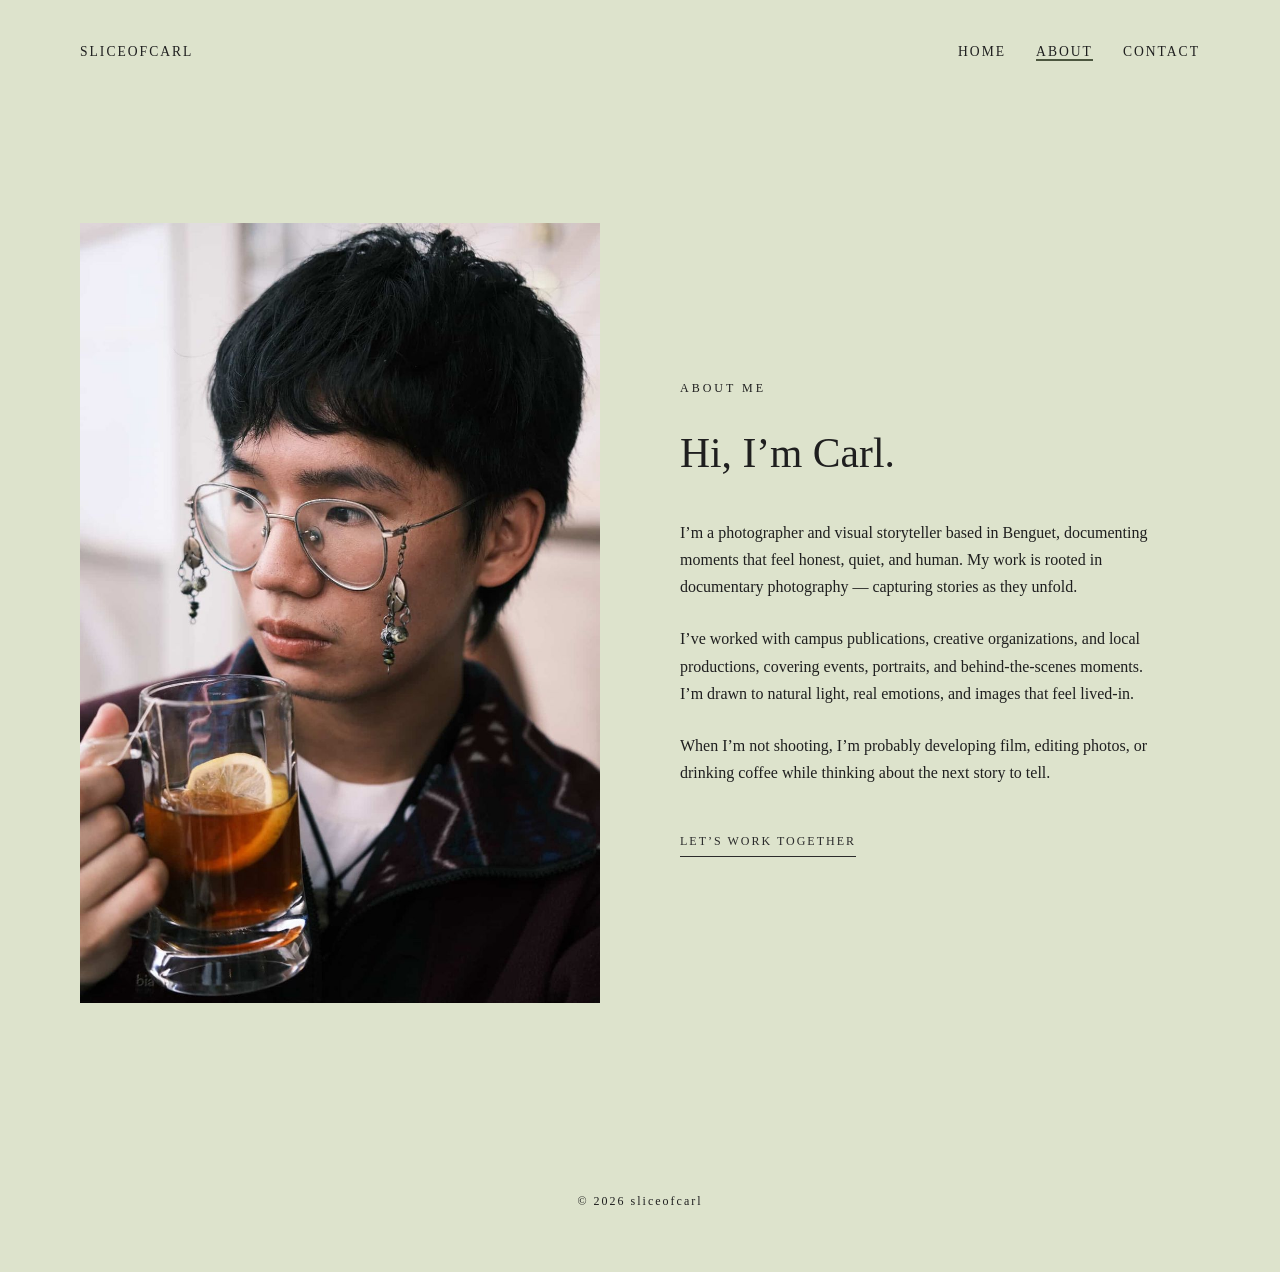
==== Resume/about.html @ 06325ec6 "Changed overall layout of resume" ====
<!DOCTYPE html>
<html lang="en">
<head>
    <meta charset="UTF-8">
    <meta name="viewport" content="width=device-width, initial-scale=1.0">
    <title>About | sliceofcarl</title>
    <link rel="stylesheet" href="styles.css">
</head>
<body>

<!-- Navigation -->
<nav class="nav">
    <div class="logo">sliceofcarl</div>
    <ul>
        <li><a href="index.html">Home</a></li>
        <li><a href="about.html" class="active">About</a></li>
        <li><a href="contact.html">Contact</a></li>
    </ul>
</nav>

<!-- About Section -->
<section class="about">
    <div class="about-image">
        <img src="images/A.jpg" alt="Fredrian Carl Cupido">
    </div>

    <div class="about-text">
        <span class="eyebrow">ABOUT ME</span>
        <h1>Hi, I’m Carl.</h1>

        <p>
            I’m a photographer and visual storyteller based in Benguet, documenting
            moments that feel honest, quiet, and human. My work is rooted in
            documentary photography — capturing stories as they unfold.
        </p>

        <p>
            I’ve worked with campus publications, creative organizations, and local
            productions, covering events, portraits, and behind-the-scenes moments.
            I’m drawn to natural light, real emotions, and images that feel lived-in.
        </p>

        <p>
            When I’m not shooting, I’m probably developing film, editing photos,
            or drinking coffee while thinking about the next story to tell.
        </p>

        <a href="contact.html" class="about-cta">Let’s work together</a>
    </div>
</section>

<footer>
    <p>© 2026 sliceofcarl</p>
</footer>

</body>
</html>
---- Resume/styles.css ----
/* ===== Reset ===== */
* {
    margin: 0;
    padding: 0;
    box-sizing: border-box;
}

/* ===== Base ===== */
body {
    font-family: "Georgia", serif;
    background-color: #dde3cc; /* soft green */
    color: #1f1f1f;
    line-height: 1.7;
}

/* ===== Navigation ===== */
.nav {
    display: flex;
    justify-content: space-between;
    align-items: center;
    padding: 40px 80px;
    font-size: 0.85rem;
    letter-spacing: 2px;
    text-transform: uppercase;
}

.nav ul {
    list-style: none;
    display: flex;
    gap: 30px;
}

.nav a {
    text-decoration: none;
    color: inherit;
}

/* ===== Hero ===== */
.hero {
    display: grid;
    grid-template-columns: 1fr 1fr;
    gap: 80px;
    padding: 60px 80px 120px;
    align-items: center;
}

.hero-text {
    max-width: 480px;
}

.eyebrow {
    font-size: 0.75rem;
    letter-spacing: 3px;
    display: block;
    margin-bottom: 20px;
}

.hero h1 {
    font-size: 3rem;
    font-weight: normal;
    line-height: 1.2;
    margin-bottom: 30px;
}

.hero p {
    font-size: 1rem;
    margin-bottom: 40px;
}

.btn {
    display: inline-block;
    padding: 14px 28px;
    background: #4c563f;
    color: #fff;
    text-decoration: none;
    font-size: 0.75rem;
    letter-spacing: 2px;
    text-transform: uppercase;
}

/* Hero image */
.hero-image img {
    width: 100%;
    height: auto;
    object-fit: cover;
}

/* ===== Gallery ===== */
.gallery {
    display: grid;
    grid-template-columns: repeat(2, 1fr);
    gap: 40px;
    padding: 80px;
}

.gallery img {
    width: 100%;
    height: auto;
    object-fit: cover;
}

/* ===== Footer ===== */
footer {
    text-align: center;
    padding: 60px 0;
    font-size: 0.75rem;
    letter-spacing: 2px;
}

/* ===== Responsive ===== */
@media (max-width: 900px) {
    .hero {
        grid-template-columns: 1fr;
    }

    .gallery {
        grid-template-columns: 1fr;
    }

    .nav {
        padding: 30px;
    }
}


/* ===== Contact ===== */
.contact {
    display: grid;
    grid-template-columns: 1fr 1fr;
    gap: 80px;
    padding: 120px 80px;
    align-items: start;
}

.contact-text {
    max-width: 420px;
}

.contact h1 {
    font-size: 2.8rem;
    font-weight: normal;
    margin-bottom: 30px;
}

.contact p {
    margin-bottom: 30px;
    font-size: 1rem;
}

.contact-details p {
    margin-bottom: 20px;
    font-size: 0.9rem;
}

/* ===== Form ===== */
.contact-form {
    display: flex;
    flex-direction: column;
    gap: 30px;
}

.contact-form label {
    font-size: 0.75rem;
    letter-spacing: 2px;
    text-transform: uppercase;
}

.contact-form input,
.contact-form textarea {
    width: 100%;
    padding: 12px 0;
    border: none;
    border-bottom: 1px solid #1f1f1f;
    background: transparent;
    font-family: inherit;
    font-size: 1rem;
    outline: none;
}

.contact-form textarea {
    resize: none;
}

.contact-form button {
    align-self: flex-start;
    padding: 14px 32px;
    background: #4c563f;
    color: #fff;
    border: none;
    font-size: 0.75rem;
    letter-spacing: 2px;
    text-transform: uppercase;
    cursor: pointer;
}

/* ===== Responsive ===== */
@media (max-width: 900px) {
    .contact {
        grid-template-columns: 1fr;
        padding: 80px 30px;
    }
}


/* ===== About ===== */
.about {
    display: grid;
    grid-template-columns: 1fr 1fr;
    gap: 80px;
    padding: 120px 80px;
    align-items: center;
}

.about-image img {
    width: 100%;
    height: auto;
    object-fit: cover;
}

.about-text {
    max-width: 480px;
}

.about-text h1 {
    font-size: 2.6rem;
    font-weight: normal;
    margin-bottom: 30px;
}

.about-text p {
    margin-bottom: 25px;
    font-size: 1rem;
}

.about-cta {
    display: inline-block;
    margin-top: 20px;
    padding-bottom: 4px;
    font-size: 0.75rem;
    letter-spacing: 2px;
    text-transform: uppercase;
    text-decoration: none;
    color: #2b2b2b;
    border-bottom: 1px solid #2b2b2b;
}

/* ===== Active Nav ===== */
.nav a.active {
    border-bottom: 2px solid #4c563f;
}

/* ===== Responsive ===== */
@media (max-width: 900px) {
    .about {
        grid-template-columns: 1fr;
        padding: 80px 30px;
    }

    .about-image {
        order: -1;
    }
}
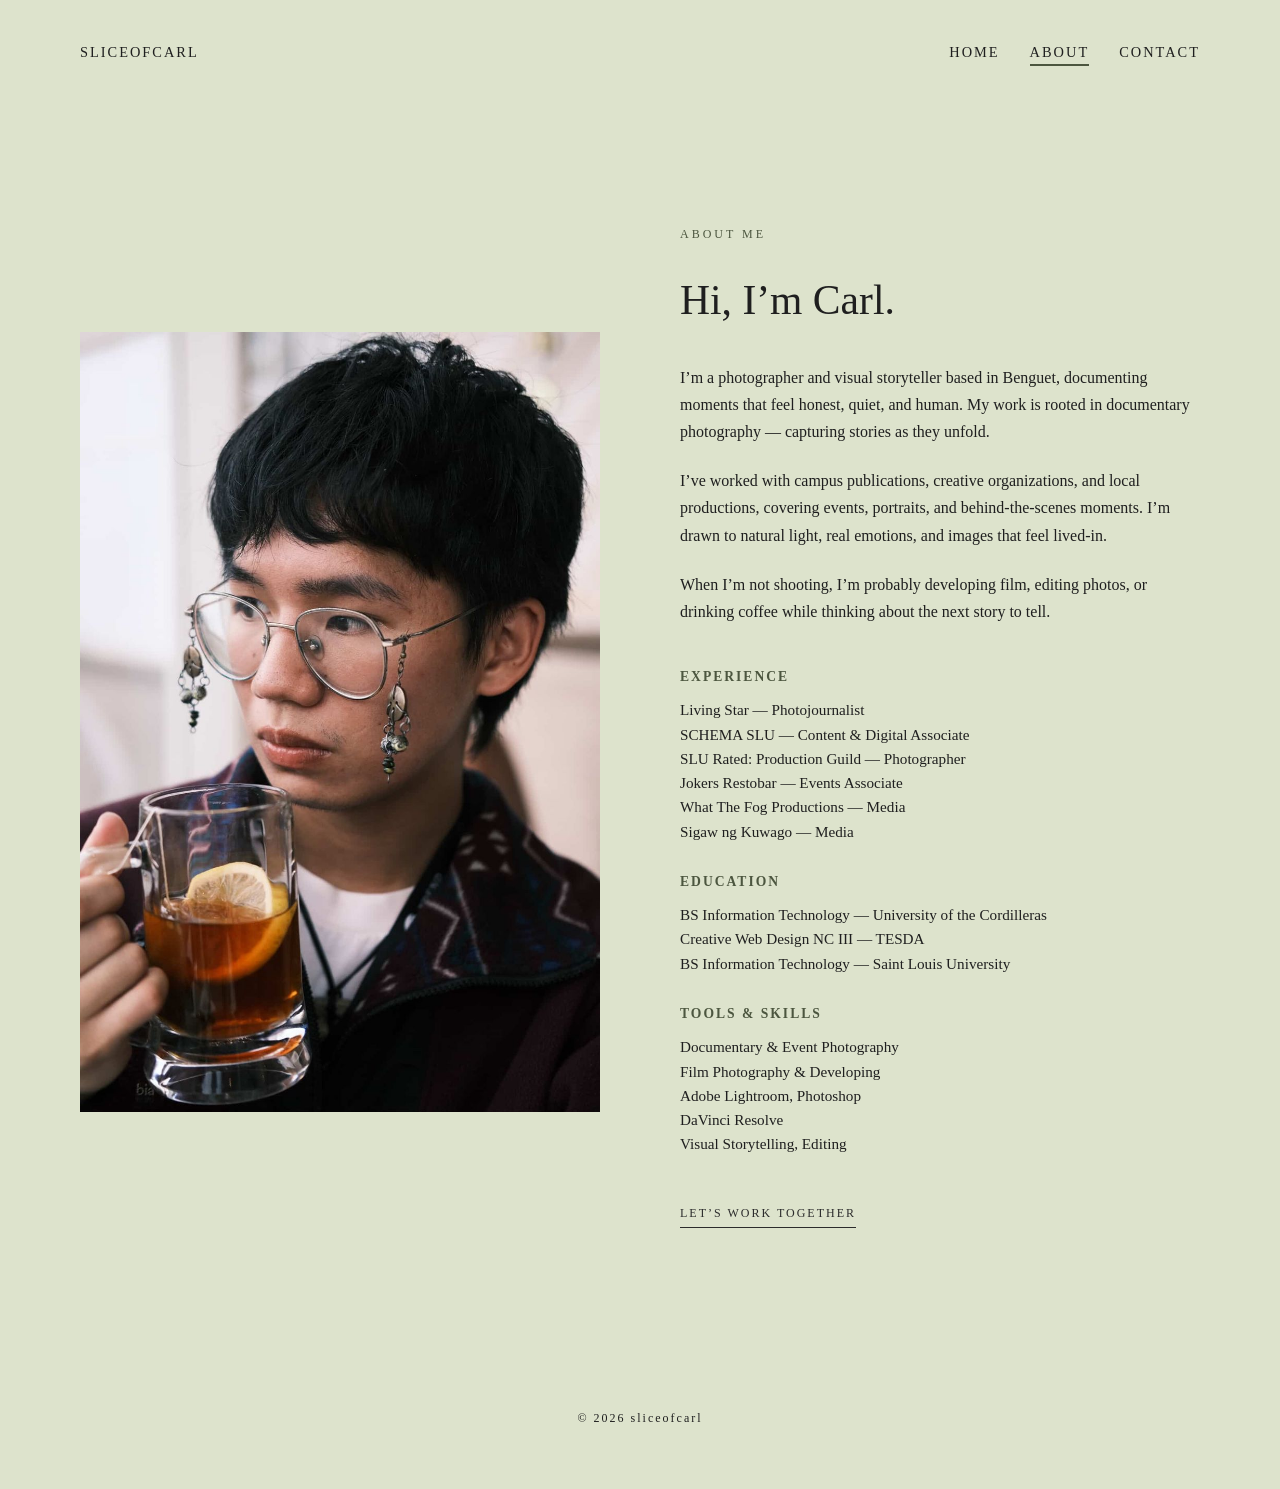
==== commit 195dc43e: "New changes to About page and added images to Home" ====
--- a/Resume/about.html
+++ b/Resume/about.html
@@ -45,6 +45,35 @@
             or drinking coffee while thinking about the next story to tell.
         </p>
 
+        <!-- Background Section -->
+        <div class="about-meta">
+            <h2>Experience</h2>
+            <p>
+                Living Star — Photojournalist<br>
+                SCHEMA SLU — Content & Digital Associate<br>
+                SLU Rated: Production Guild — Photographer<br>
+                Jokers Restobar — Events Associate<br>
+                What The Fog Productions — Media <br>
+                Sigaw ng Kuwago — Media
+            </p>
+
+            <h2>Education</h2>
+            <p>
+                BS Information Technology — University of the Cordilleras<br>
+                Creative Web Design NC III — TESDA<br>
+                BS Information Technology — Saint Louis University
+            </p>
+
+            <h2>Tools & Skills</h2>
+            <p>
+                Documentary & Event Photography<br>
+                Film Photography & Developing<br>
+                Adobe Lightroom, Photoshop<br>
+                DaVinci Resolve<br>
+                Visual Storytelling, Editing
+            </p>
+        </div>
+
         <a href="contact.html" class="about-cta">Let’s work together</a>
     </div>
 </section>
--- a/Resume/styles.css
+++ b/Resume/styles.css
@@ -8,7 +8,7 @@
 /* ===== Base ===== */
 body {
     font-family: "Georgia", serif;
-    background-color: #dde3cc; /* soft green */
+    background-color: #dde3cc;
     color: #1f1f1f;
     line-height: 1.7;
 }
@@ -19,9 +19,13 @@
     justify-content: space-between;
     align-items: center;
     padding: 40px 80px;
-    font-size: 0.85rem;
-    letter-spacing: 2px;
-    text-transform: uppercase;
+    font-size: 0.9rem;
+    letter-spacing: 2px;
+    text-transform: uppercase;
+}
+
+.logo {
+    letter-spacing: 2px;
 }
 
 .nav ul {
@@ -33,7 +37,16 @@
 .nav a {
     text-decoration: none;
     color: inherit;
-}
+    padding-bottom: 4px;
+}
+
+.nav a.active {
+    border-bottom: 2px solid #4c563f;
+}
+
+/* =========================
+   HOME
+========================= */
 
 /* ===== Hero ===== */
 .hero {
@@ -42,6 +55,7 @@
     gap: 80px;
     padding: 60px 80px 120px;
     align-items: center;
+    margin-top: 40px;
 }
 
 .hero-text {
@@ -51,12 +65,14 @@
 .eyebrow {
     font-size: 0.75rem;
     letter-spacing: 3px;
+    text-transform: uppercase;
     display: block;
     margin-bottom: 20px;
+    color: #4c563f;
 }
 
 .hero h1 {
-    font-size: 3rem;
+    font-size: 2.7rem;
     font-weight: normal;
     line-height: 1.2;
     margin-bottom: 30px;
@@ -78,7 +94,7 @@
     text-transform: uppercase;
 }
 
-/* Hero image */
+/* Hero Image */
 .hero-image img {
     width: 100%;
     height: auto;
@@ -99,31 +115,73 @@
     object-fit: cover;
 }
 
-/* ===== Footer ===== */
-footer {
-    text-align: center;
-    padding: 60px 0;
-    font-size: 0.75rem;
-    letter-spacing: 2px;
-}
-
-/* ===== Responsive ===== */
-@media (max-width: 900px) {
-    .hero {
-        grid-template-columns: 1fr;
-    }
-
-    .gallery {
-        grid-template-columns: 1fr;
-    }
-
-    .nav {
-        padding: 30px;
-    }
-}
-
-
-/* ===== Contact ===== */
+/* =========================
+   ABOUT
+========================= */
+
+.about {
+    display: grid;
+    grid-template-columns: 1fr 1fr;
+    gap: 80px;
+    padding: 120px 80px;
+    align-items: center;
+}
+
+.about-image img {
+    width: 100%;
+    height: auto;
+    object-fit: cover;
+}
+
+.about-text {
+    max-width: 520px;
+}
+
+.about-text h1 {
+    font-size: 2.6rem;
+    font-weight: normal;
+    margin-bottom: 28px;
+}
+
+.about-text p {
+    font-size: 1rem;
+    margin-bottom: 22px;
+}
+
+.about-meta {
+    margin-top: 40px;
+}
+
+.about-meta h2 {
+    font-size: 0.85rem;
+    letter-spacing: 2px;
+    text-transform: uppercase;
+    margin-bottom: 10px;
+    color: #4c563f;
+}
+
+.about-meta p {
+    font-size: 0.95rem;
+    margin-bottom: 26px;
+    line-height: 1.6;
+}
+
+.about-cta {
+    display: inline-block;
+    margin-top: 20px;
+    padding-bottom: 4px;
+    font-size: 0.75rem;
+    letter-spacing: 2px;
+    text-transform: uppercase;
+    text-decoration: none;
+    color: #2b2b2b;
+    border-bottom: 1px solid #2b2b2b;
+}
+
+/* =========================
+   CONTACT (safe base)
+========================= */
+
 .contact {
     display: grid;
     grid-template-columns: 1fr 1fr;
@@ -193,64 +251,30 @@
     cursor: pointer;
 }
 
+/* ===== Footer ===== */
+footer {
+    text-align: center;
+    padding: 60px 0;
+    font-size: 0.75rem;
+    letter-spacing: 2px;
+}
+
 /* ===== Responsive ===== */
 @media (max-width: 900px) {
-    .contact {
-        grid-template-columns: 1fr;
-        padding: 80px 30px;
-    }
-}
-
-
-/* ===== About ===== */
-.about {
-    display: grid;
-    grid-template-columns: 1fr 1fr;
-    gap: 80px;
-    padding: 120px 80px;
-    align-items: center;
-}
-
-.about-image img {
-    width: 100%;
-    height: auto;
-    object-fit: cover;
-}
-
-.about-text {
-    max-width: 480px;
-}
-
-.about-text h1 {
-    font-size: 2.6rem;
-    font-weight: normal;
-    margin-bottom: 30px;
-}
-
-.about-text p {
-    margin-bottom: 25px;
-    font-size: 1rem;
-}
-
-.about-cta {
-    display: inline-block;
-    margin-top: 20px;
-    padding-bottom: 4px;
-    font-size: 0.75rem;
-    letter-spacing: 2px;
-    text-transform: uppercase;
-    text-decoration: none;
-    color: #2b2b2b;
-    border-bottom: 1px solid #2b2b2b;
-}
-
-/* ===== Active Nav ===== */
-.nav a.active {
-    border-bottom: 2px solid #4c563f;
-}
-
-/* ===== Responsive ===== */
-@media (max-width: 900px) {
+    .nav {
+        padding: 30px;
+    }
+
+    .hero {
+        grid-template-columns: 1fr;
+        padding: 60px 30px 100px;
+    }
+
+    .gallery {
+        grid-template-columns: 1fr;
+        padding: 40px 30px;
+    }
+
     .about {
         grid-template-columns: 1fr;
         padding: 80px 30px;
@@ -259,5 +283,10 @@
     .about-image {
         order: -1;
     }
-}
-
+
+    .contact {
+        grid-template-columns: 1fr;
+        padding: 80px 30px;
+    }
+}
+
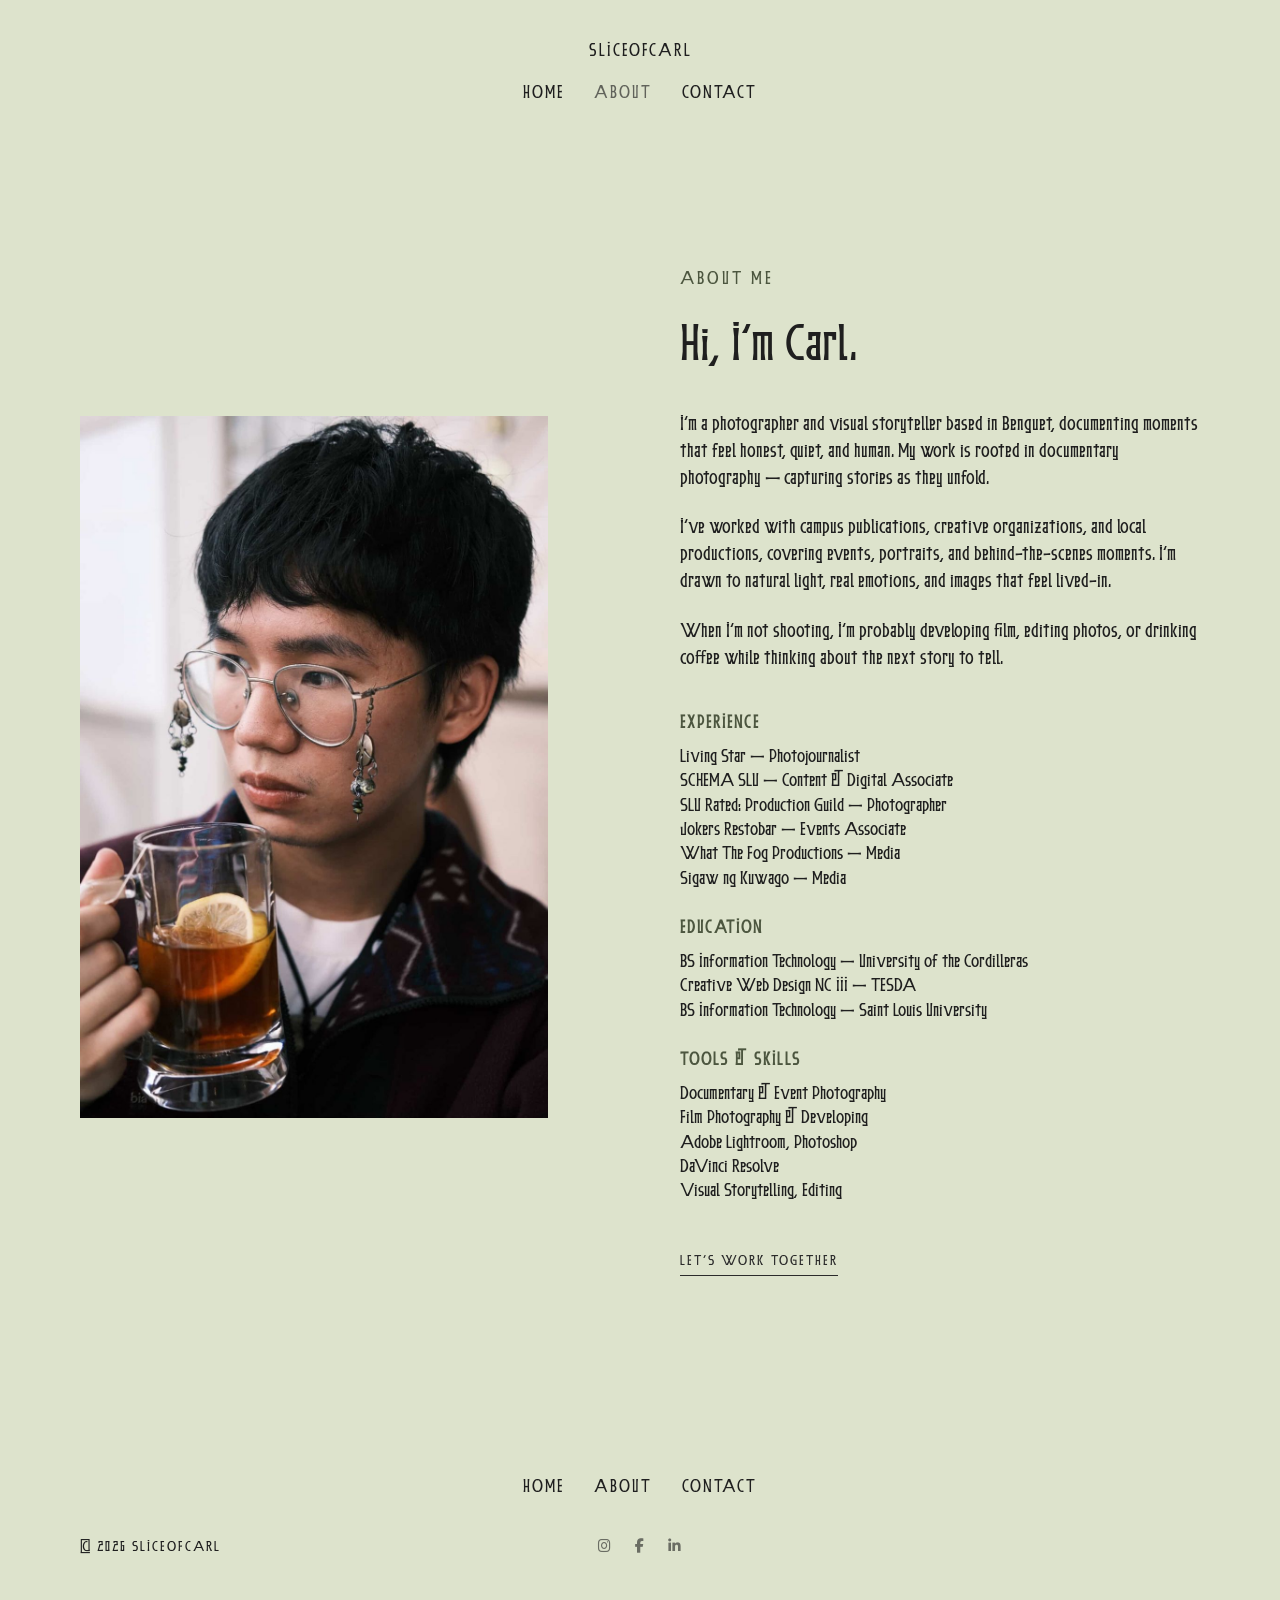
==== commit 886d62d4: "Updates needed: font changes, layouts, animations and more fixes" ====
--- a/Resume/about.html
+++ b/Resume/about.html
@@ -4,8 +4,17 @@
     <meta charset="UTF-8">
     <meta name="viewport" content="width=device-width, initial-scale=1.0">
     <title>About | sliceofcarl</title>
+    <link rel="stylesheet" href="https://cdnjs.cloudflare.com/ajax/libs/font-awesome/6.5.0/css/all.min.css">
     <link rel="stylesheet" href="styles.css">
 </head>
+
+
+<button id="scrollTopBtn" aria-label="Scroll to top">
+    <i class="fa-solid fa-arrow-up"></i>
+</button>
+
+<script src="script.js"></script>
+
 <body>
 
 <!-- Navigation -->
@@ -78,8 +87,23 @@
     </div>
 </section>
 
-<footer>
-    <p>© 2026 sliceofcarl</p>
+<!-- Footer -->
+<footer class="footer">
+    <div class="footer-left">
+        © 2026 sliceofcarl
+    </div>
+
+    <ul class="footer-nav">
+        <li><a href="index.html">Home</a></li>
+        <li><a href="about.html" class="active">About</a></li>
+        <li><a href="contact.html">Contact</a></li>
+    </ul>
+
+    <div class="footer-social">
+        <a href="https://www.instagram.com/sliceofcarl/"><i class="fa-brands fa-instagram"></i></a>
+        <a href="https://www.facebook.com/profile.php?id=61573863953875"><i class="fa-brands fa-facebook-f"></i></a>
+        <a href="https://www.linkedin.com/in/cupido-fredrian-1b6964377/"><i class="fa-brands fa-linkedin-in"></i></a>
+    </div>
 </footer>
 
 </body>
--- a/Resume/styles.css
+++ b/Resume/styles.css
@@ -1,3 +1,11 @@
+@font-face {
+    font-family: "BackOut";
+    src: url("webfonts/BackOut.woff2") format("woff2"),
+         url("webfonts/BackOut.woff") format("woff");
+    font-weight: normal;
+    font-style: normal;
+}
+
 /* ===== Reset ===== */
 * {
     margin: 0;
@@ -7,17 +15,22 @@
 
 /* ===== Base ===== */
 body {
-    font-family: "Georgia", serif;
+    font-family: "BackOut", sans-serif;
     background-color: #dde3cc;
     color: #1f1f1f;
     line-height: 1.7;
 }
 
+body.lightbox-open {
+    overflow: hidden;
+}
+
+
 /* ===== Navigation ===== */
 .nav {
     display: flex;
-    justify-content: space-between;
-    align-items: center;
+    flex-direction: column;      
+    align-items: center;         
     padding: 40px 80px;
     font-size: 0.9rem;
     letter-spacing: 2px;
@@ -26,23 +39,32 @@
 
 .logo {
     letter-spacing: 2px;
-}
-
+    font-family: "BackOut", sans-serif;
+}
+
+/* nav links row */
 .nav ul {
-    list-style: none;
-    display: flex;
+    list-style: none;            
+    display: flex;               
     gap: 30px;
+    margin-top: 18px;            
+    padding: 0;
 }
 
 .nav a {
     text-decoration: none;
-    color: inherit;
+    color: #1f1f1f;
     padding-bottom: 4px;
-}
-
+    transition: opacity 0.4s ease;
+}
+
+.nav a:hover,
 .nav a.active {
-    border-bottom: 2px solid #4c563f;
-}
+    opacity: 0.65;
+}
+
+
+
 
 /* =========================
    HOME
@@ -63,7 +85,7 @@
 }
 
 .eyebrow {
-    font-size: 0.75rem;
+    font-size: 0.95rem;
     letter-spacing: 3px;
     text-transform: uppercase;
     display: block;
@@ -92,11 +114,18 @@
     font-size: 0.75rem;
     letter-spacing: 2px;
     text-transform: uppercase;
-}
+    transition: opacity 0.4s ease;
+}
+
+.btn:hover,
+.btn.active {
+    opacity: 0.65;
+}
+
 
 /* Hero Image */
 .hero-image img {
-    width: 100%;
+    width: 80%;
     height: auto;
     object-fit: cover;
 }
@@ -113,6 +142,12 @@
     width: 100%;
     height: auto;
     object-fit: cover;
+    cursor: pointer;
+    transition: opacity 0.3s ease;
+}
+
+.gallery img:hover {
+    opacity: 0.85;
 }
 
 /* =========================
@@ -128,7 +163,7 @@
 }
 
 .about-image img {
-    width: 100%;
+    width: 90%;
     height: auto;
     object-fit: cover;
 }
@@ -176,10 +211,16 @@
     text-decoration: none;
     color: #2b2b2b;
     border-bottom: 1px solid #2b2b2b;
+    transition: opacity 0.4s ease;
+}
+
+.about-cta:hover,
+.about-cta.active {
+    opacity: 0.65;
 }
 
 /* =========================
-   CONTACT (safe base)
+   CONTACT 
 ========================= */
 
 .contact {
@@ -195,7 +236,7 @@
 }
 
 .contact h1 {
-    font-size: 2.8rem;
+    font-size: 3.2rem;
     font-weight: normal;
     margin-bottom: 30px;
 }
@@ -251,18 +292,175 @@
     cursor: pointer;
 }
 
+
 /* ===== Footer ===== */
-footer {
-    text-align: center;
-    padding: 60px 0;
+.footer {
+    padding: 80px 80px 60px;
+    font-size: 0.9rem;
+    letter-spacing: 2px;
+    text-transform: uppercase;
+
+    display: grid;
+    grid-template-columns: 1fr auto 1fr;
+    grid-template-rows: auto auto;
+    row-gap: 34px;
+    align-items: center;
+}
+
+/* Nav — top row, centered */
+.footer-nav {
+    grid-column: 1 / -1;
+    grid-row: 1;
+    justify-self: center;
+
+    list-style: none;
+    display: flex;
+    gap: 30px;
+    padding: 0;
+    margin: 0;
+}
+
+.footer-nav a {
+    text-decoration: none;
+    color: #1f1f1f;
+    padding-bottom: 4px;
+    transition: opacity 0.4s ease;
+}
+
+.footer-nav a:hover {
+    opacity: 0.65;
+}
+
+/* Copyright — bottom left */
+.footer-left {
+    grid-column: 1;
+    grid-row: 2;
+    justify-self: start;
     font-size: 0.75rem;
-    letter-spacing: 2px;
-}
+}
+
+/* Socials — bottom CENTER */
+.footer-social {
+    grid-column: 2;
+    grid-row: 2;
+    justify-self: center;
+
+    display: flex;
+    gap: 22px;
+}
+
+.footer-social a {
+    color: #1f1f1f;
+    font-size: 0.9rem;
+    opacity: 0.6;
+    transition: opacity 0.4s ease;
+}
+
+.footer-social a:hover {
+    opacity: 1;
+}
+
+/* ===== Scroll To Top Button ===== */
+#scrollTopBtn {
+    position: fixed;
+    bottom: 40px;
+    right: 40px;
+
+    background: transparent;
+    border: none;
+    cursor: pointer;
+
+    font-size: 1.2rem;
+    color: #1f1f1f;
+    opacity: 0.5;
+
+    display: none; /* hidden by default */
+    transition: opacity 0.3s ease;
+}
+
+#scrollTopBtn:hover {
+    opacity: 1;
+}
+
+/* ===== Lightbox ===== */
+
+#lightbox {
+    position: fixed;
+    inset: 0;
+    background: rgba(221, 227, 204, 0.98); /* your site bg */
+    display: none;
+    align-items: center;
+    justify-content: center;
+    z-index: 9999;
+    
+}
+
+#lightbox img {
+    max-width: 80%;
+    max-height: 85%;
+    object-fit: contain;
+    transition: opacity 0.35s ease, transform 0.35s ease;
+}
+
+/* Controls */
+.lightbox-close,
+.lightbox-prev,
+.lightbox-next {
+    position: absolute;
+    background: none;
+    border: none;
+    font-size: 2rem;
+    cursor: pointer;
+    color: #1f1f1f;
+    opacity: 0.6;
+    transition: opacity 0.3s ease;
+}
+
+.lightbox-close:hover,
+.lightbox-prev:hover,
+.lightbox-next:hover {
+    opacity: 1;
+}
+
+.lightbox-close {
+    top: 30px;
+    right: 40px;
+}
+
+.lightbox-prev {
+    left: 40px;
+}
+
+.lightbox-next {
+    right: 40px;
+}
+
+/* Mobile tweaks */
+@media (max-width: 600px) {
+    #lightbox img {
+        max-width: 90%;
+        max-height: 80%;
+    }
+
+    .lightbox-prev {
+        left: 20px;
+    }
+
+    .lightbox-next {
+        right: 20px;
+    }
+
+    .lightbox-close {
+        right: 20px;
+    }
+}
+
+
 
 /* ===== Responsive ===== */
 @media (max-width: 900px) {
     .nav {
-        padding: 30px;
+        padding: 30px 20px;
     }
 
     .hero {
@@ -288,5 +486,17 @@
         grid-template-columns: 1fr;
         padding: 80px 30px;
     }
-}
-
+
+    .footer {
+        grid-template-columns: 1fr;
+        gap: 30px;
+        text-align: center;
+    }
+
+    .footer-left,
+    .footer-social {
+        justify-self: center;
+    }
+
+    
+}
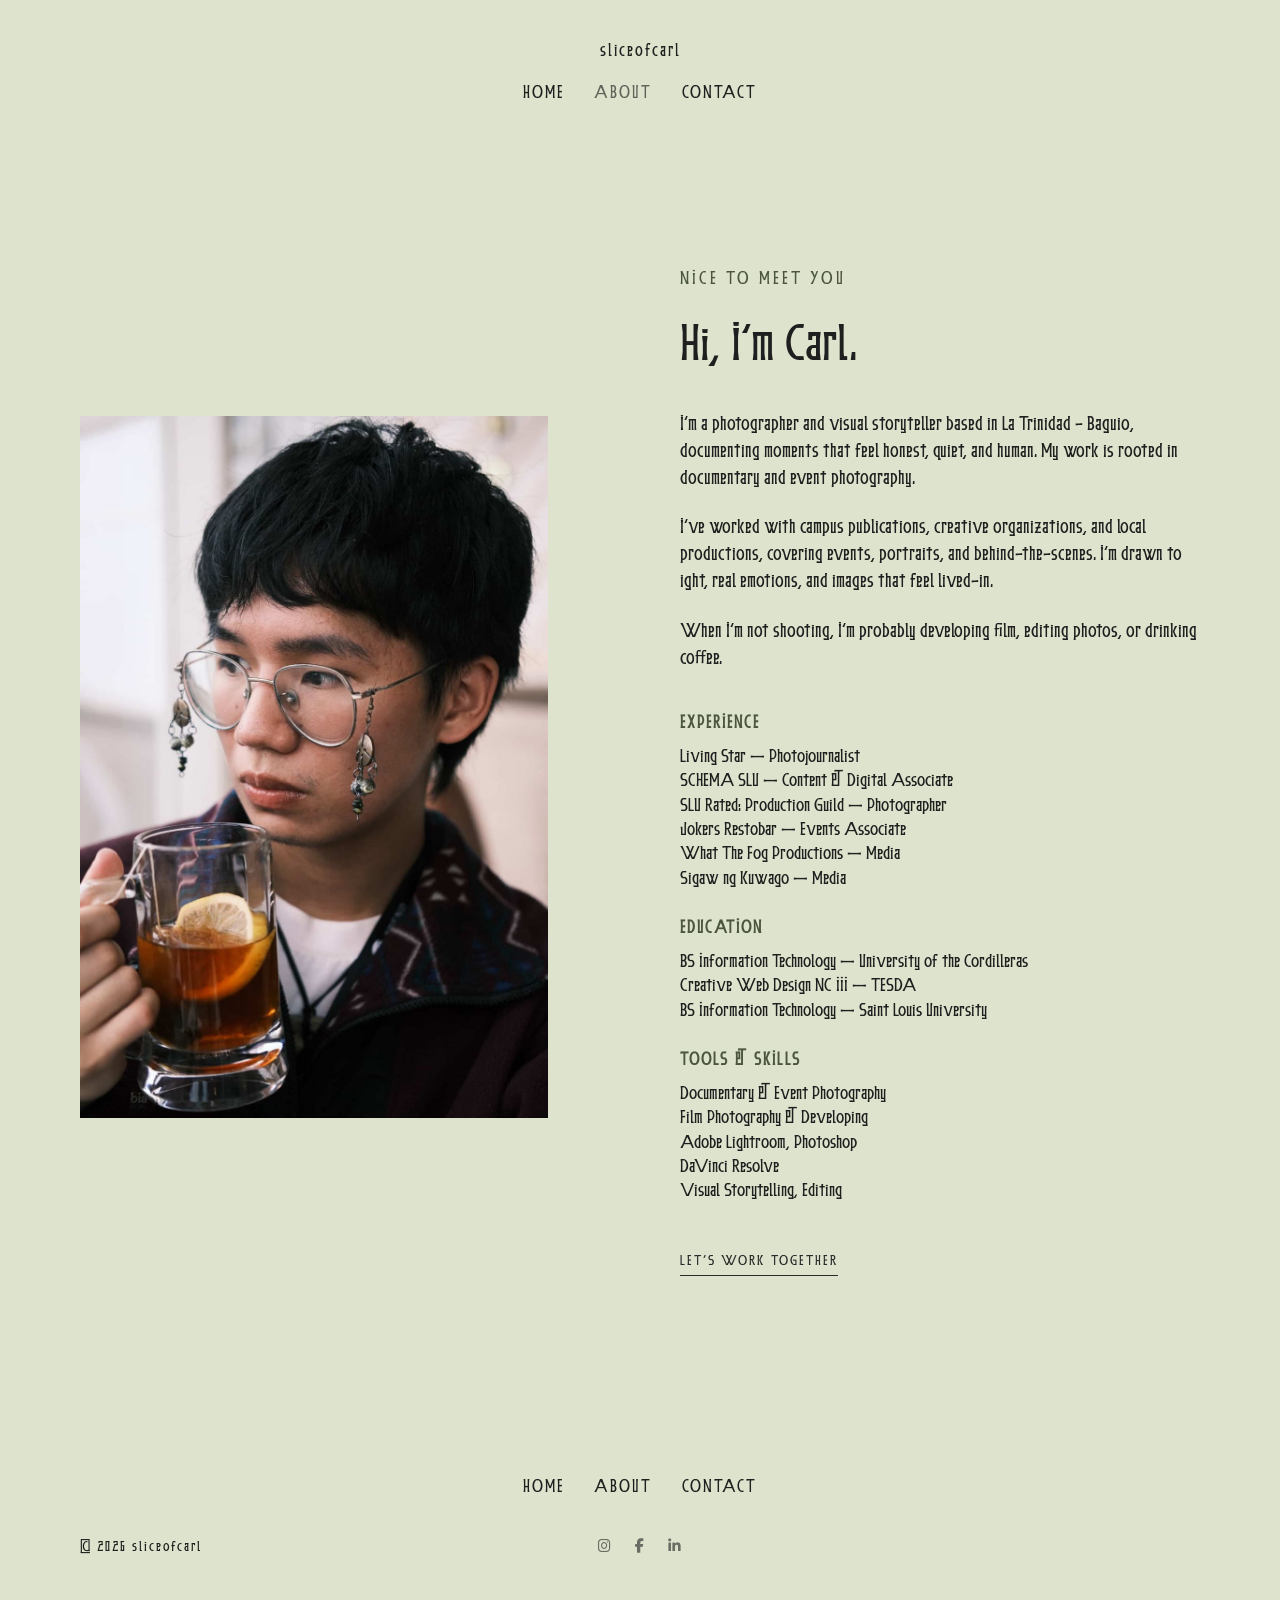
==== commit a43cf1a5: "updated fonts upper-lowercase" ====
--- a/Resume/about.html
+++ b/Resume/about.html
@@ -34,24 +34,24 @@
     </div>
 
     <div class="about-text">
-        <span class="eyebrow">ABOUT ME</span>
+        <span class="eyebrow">nice to meet you</span>
         <h1>Hi, I’m Carl.</h1>
 
         <p>
-            I’m a photographer and visual storyteller based in Benguet, documenting
-            moments that feel honest, quiet, and human. My work is rooted in
-            documentary photography — capturing stories as they unfold.
+            I’m a photographer and visual storyteller based in La Trinidad - Baguio, 
+            documenting moments that feel honest, quiet, and human. My work is rooted in
+            documentary and event photography.
         </p>
 
         <p>
             I’ve worked with campus publications, creative organizations, and local
-            productions, covering events, portraits, and behind-the-scenes moments.
-            I’m drawn to natural light, real emotions, and images that feel lived-in.
+            productions, covering events, portraits, and behind-the-scenes.
+            I’m drawn to ight, real emotions, and images that feel lived-in.
         </p>
 
         <p>
             When I’m not shooting, I’m probably developing film, editing photos,
-            or drinking coffee while thinking about the next story to tell.
+            or drinking coffee.
         </p>
 
         <!-- Background Section -->
--- a/Resume/styles.css
+++ b/Resume/styles.css
@@ -21,6 +21,9 @@
     line-height: 1.7;
 }
 
+h1{
+    font-family: "BackOut", sans-serif;
+}
 body.lightbox-open {
     overflow: hidden;
 }
@@ -40,6 +43,7 @@
 .logo {
     letter-spacing: 2px;
     font-family: "BackOut", sans-serif;
+    text-transform: lowercase;
 }
 
 /* nav links row */
@@ -106,6 +110,7 @@
 }
 
 .btn {
+    font-family: "BackOut", sans-serif;
     display: inline-block;
     padding: 14px 28px;
     background: #4c563f;
@@ -337,6 +342,7 @@
     grid-row: 2;
     justify-self: start;
     font-size: 0.75rem;
+    text-transform: lowercase;
 }
 
 /* Socials — bottom CENTER */
